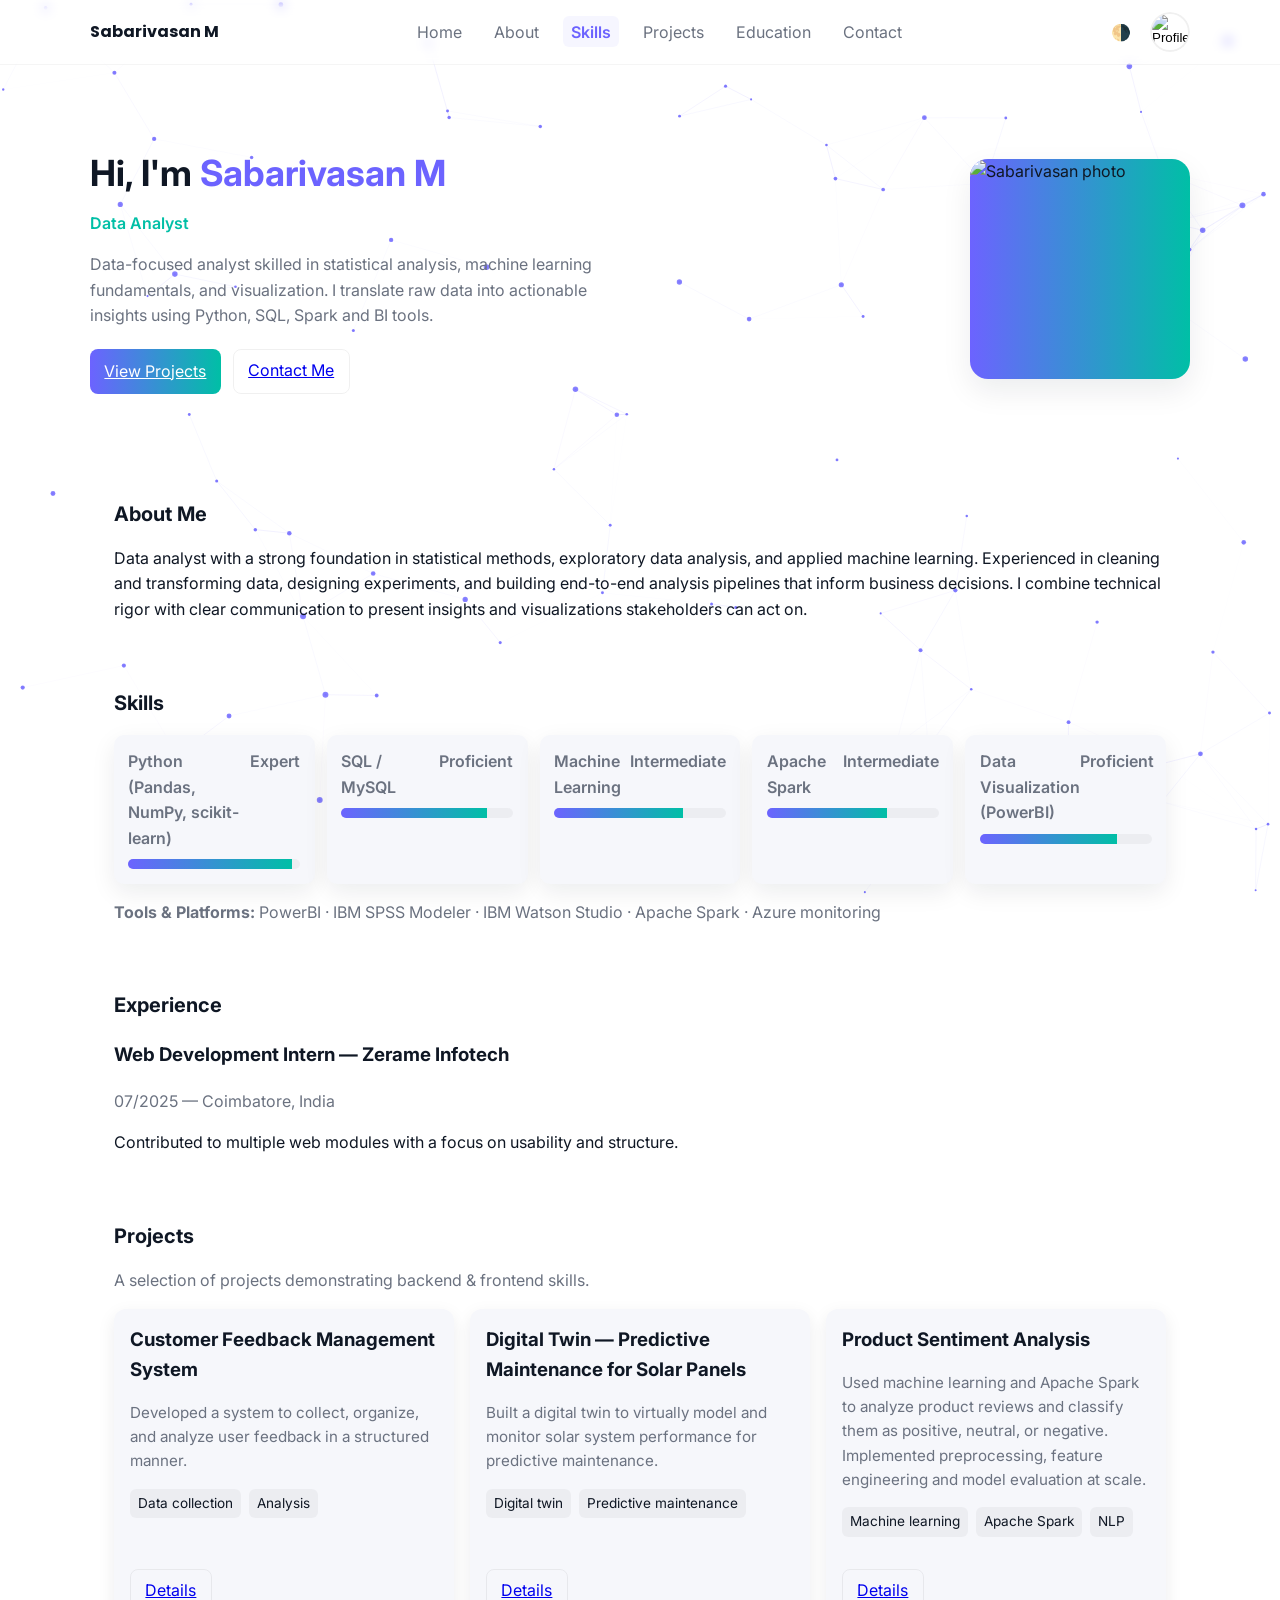
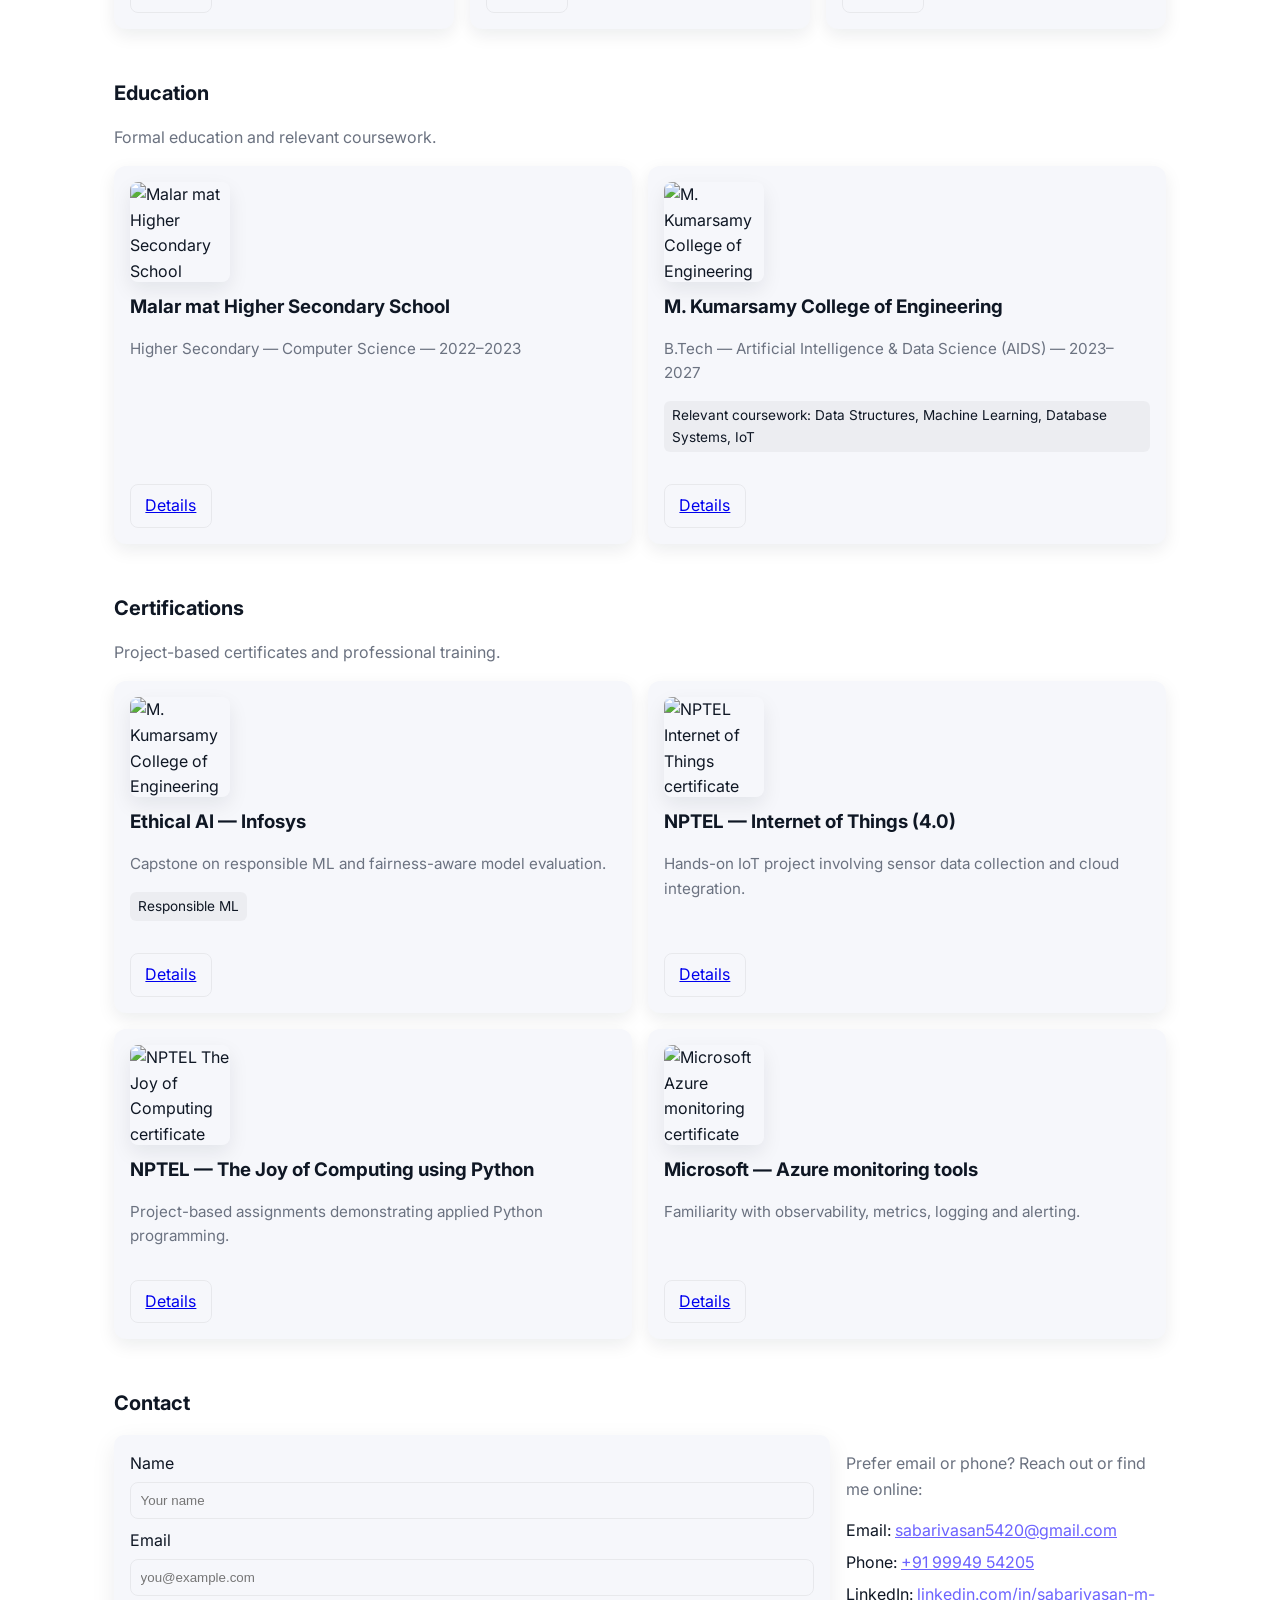
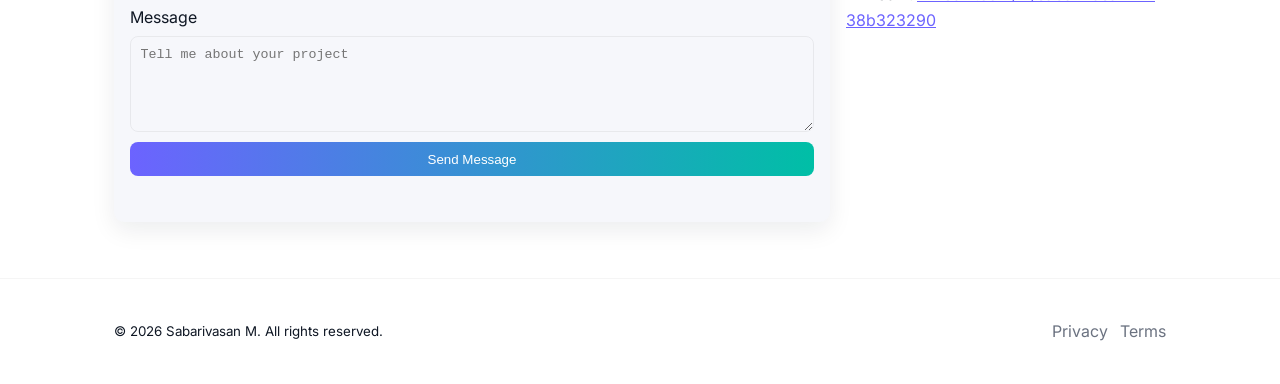
==== index.html @ d6eb3b4f "Add files via upload" ====
<!--
  Personal Portfolio - index.html
  - Clean, semantic, beginner-friendly structure
  - Sections: Home, About, Skills, Projects, Education, Contact, Footer
  - Links to `style.css` and `script.js`
  - Replace placeholder links and text with your real info
-->
<!doctype html>
<html lang="en">
<head>
  <meta charset="utf-8" />
  <meta name="viewport" content="width=device-width, initial-scale=1" />
  <title>Sabarivasan M — Data Analyst</title>
  <!-- Google Fonts (free to use) -->
  <link href="https://fonts.googleapis.com/css2?family=Inter:wght@300;400;600;700&family=Poppins:wght@600&display=swap" rel="stylesheet">
  <link rel="stylesheet" href="style.css">
</head>
<body>
  <!-- Site Header / Navigation -->
  <header class="site-header">
    <div class="container header-inner">
      <a href="#home" class="logo" aria-label="Home">Sabarivasan M</a>

      <nav class="nav" id="main-nav" aria-label="Main Navigation">
        <ul class="nav-list">
          <li><a href="#home">Home</a></li>
          <li><a href="#about">About</a></li>
          <li><a href="#skills">Skills</a></li>
          <li><a href="#projects">Projects</a></li>
          <li><a href="#education">Education</a></li>
          <li><a href="#contact">Contact</a></li>
        </ul>
      </nav>

      <!-- Theme toggle + Mobile menu button -->
      <div class="header-controls">
        <button id="theme-toggle" class="btn icon-btn" aria-label="Toggle theme">🌗</button>
        <button id="mobile-toggle" class="btn icon-btn mobile-toggle" aria-label="Toggle menu">☰</button>
        <button id="profile-btn" class="btn profile-btn" aria-label="Profile">
          <img src="IMG_3289.jpeg" alt="Profile" class="profile">
        </button>
      </div>
    </div>
  </header>

  <!-- Home / Hero -->
  <main>
    <section id="home" class="hero container reveal">
      <div class="hero-content">
        <h1>Hi, I'm <span class="name">Sabarivasan M</span></h1>
        <p class="role">Data Analyst</p>
        <p class="tagline">Data-focused analyst skilled in statistical analysis, machine learning fundamentals, and visualization. I translate raw data into actionable insights using Python, SQL, Spark and BI tools.</p>
        <div class="hero-cta">
          <a href="#projects" class="btn primary">View Projects</a>
          <a href="#contact" class="btn outline">Contact Me</a>
        </div>
      </div>
      <div class="hero-art">
        <!-- Photo placeholder: replace the <img> src with your photo -->
        <div class="hero-photo" aria-hidden="false">
          <img src="IMG_3289.jpeg" alt="Sabarivasan photo" class="hero-photo__img">
        </div>
      </div>
    </section>

    <!-- About -->
    <section id="about" class="about container reveal">
      <h2>About Me</h2>
      <p>
        Data analyst with a strong foundation in statistical methods, exploratory data analysis, and applied machine learning.
        Experienced in cleaning and transforming data, designing experiments, and building end-to-end analysis pipelines that inform business decisions.
        I combine technical rigor with clear communication to present insights and visualizations stakeholders can act on.
      </p>
    </section>

    <!-- Skills -->
    <section id="skills" class="skills container reveal">
      <h2>Skills</h2>
      <div class="skills-grid">
        <div class="skill-card">
          <div class="skill-header"><span>Python (Pandas, NumPy, scikit-learn)</span><span class="skill-percent">Expert</span></div>
          <div class="progress"><div class="progress-bar" data-percent="95" style="width:0%"></div></div>
        </div>
        <div class="skill-card">
          <div class="skill-header"><span>SQL / MySQL</span><span class="skill-percent">Proficient</span></div>
          <div class="progress"><div class="progress-bar" data-percent="85" style="width:0%"></div></div>
        </div>
        <div class="skill-card">
          <div class="skill-header"><span>Machine Learning</span><span class="skill-percent">Intermediate</span></div>
          <div class="progress"><div class="progress-bar" data-percent="75" style="width:0%"></div></div>
        </div>
        <div class="skill-card">
          <div class="skill-header"><span>Apache Spark</span><span class="skill-percent">Intermediate</span></div>
          <div class="progress"><div class="progress-bar" data-percent="70" style="width:0%"></div></div>
        </div>
        <div class="skill-card">
          <div class="skill-header"><span>Data Visualization (PowerBI)</span><span class="skill-percent">Proficient</span></div>
          <div class="progress"><div class="progress-bar" data-percent="80" style="width:0%"></div></div>
        </div>
      </div>
      <p class="muted"><strong>Tools & Platforms:</strong> PowerBI · IBM SPSS Modeler · IBM Watson Studio · Apache Spark · Azure monitoring</p>
    </section>

    <!-- Experience -->
    <section id="experience" class="experience container reveal">
      <h2>Experience</h2>
      <div class="experience-list">
        <div class="experience-item">
          <h3>Web Development Intern — Zerame Infotech</h3>
          <p class="muted">07/2025 — Coimbatore, India</p>
          <p>Contributed to multiple web modules with a focus on usability and structure.</p>
        </div>
      </div>
    </section>

    <!-- Projects -->
    <section id="projects" class="projects container reveal">
      <h2>Projects</h2>
      <p class="muted">A selection of projects demonstrating backend & frontend skills.</p>
      <div class="projects-grid">
        <article class="project-card">
          <div class="card-body">
            <h3>Customer Feedback Management System</h3>
            <p class="muted">Developed a system to collect, organize, and analyze user feedback in a structured manner.</p>
            <ul class="tech">
              <li>Data collection</li>
              <li>Analysis</li>
            </ul>
          </div>
          <div class="card-actions">
            <a href="#" class="btn outline">Details</a>
          </div>
        </article>

        <article class="project-card">
          <div class="card-body">
            <h3>Digital Twin — Predictive Maintenance for Solar Panels</h3>
            <p class="muted">Built a digital twin to virtually model and monitor solar system performance for predictive maintenance.</p>
            <ul class="tech">
              <li>Digital twin</li>
              <li>Predictive maintenance</li>
            </ul>
          </div>
          <div class="card-actions">
            <a href="#" class="btn outline">Details</a>
          </div>
        </article>

        <article class="project-card">
          <div class="card-body">
            <h3>Product Sentiment Analysis</h3>
            <p class="muted">Used machine learning and Apache Spark to analyze product reviews and classify them as positive, neutral, or negative. Implemented preprocessing, feature engineering and model evaluation at scale.</p>
            <ul class="tech">
              <li>Machine learning</li>
              <li>Apache Spark</li>
              <li>NLP</li>
            </ul>
          </div>
          <div class="card-actions">
            <a href="#" class="btn outline">Details</a>
          </div>
        </article>

        
      </div>
    </section>

    <!-- Education -->
    <section id="education" class="education container reveal">
      <h2>Education</h2>
      <p class="muted">Formal education and relevant coursework.</p>
      <div class="projects-grid education-grid">
        <article class="project-card">
          <div class="card-body">
            <img src="images%20(2).jpeg" alt="Malar mat Higher Secondary School" class="education-photo">
            <h3>Malar mat Higher Secondary School</h3>
            <p class="muted">Higher Secondary — Computer Science — 2022–2023</p>
          </div>
          <div class="card-actions">
            <a href="#" class="btn outline">Details</a>
          </div>
        </article>

        <article class="project-card">
          <div class="card-body">
            <img src="images%20(3).jpeg" alt="M. Kumarsamy College of Engineering" class="education-photo">
            <h3>M. Kumarsamy College of Engineering</h3>
            <p class="muted">B.Tech — Artificial Intelligence &amp; Data Science (AIDS) — 2023–2027</p>
            <ul class="tech">
              <li>Relevant coursework: Data Structures, Machine Learning, Database Systems, IoT</li>
            </ul>
          </div>
          <div class="card-actions">
            <a href="#" class="btn outline">Details</a>
          </div>
        </article>
      </div>
    </section>

    <!-- Certifications -->
    <section id="certifications" class="certifications container reveal">
      <h2>Certifications</h2>
      <p class="muted">Project-based certificates and professional training.</p>
      <div class="projects-grid certs-grid">
        <article class="project-card">
          <div class="card-body">
            <img src="1736262702358.jpeg" alt="M. Kumarsamy College of Engineering" class="certificate-photo">
            <h3>Ethical AI — Infosys</h3>
            <p class="muted">Capstone on responsible ML and fairness-aware model evaluation.</p>
            <ul class="tech">
              <li>Responsible ML</li>
            </ul>
          </div>
          <div class="card-actions">
            <a href="#" class="btn outline">Details</a>
          </div>
        </article>

        <article class="project-card">
          <div class="card-body">
            <img src="1748136558920.jpeg" alt="NPTEL Internet of Things certificate" class="certificate-photo">
            <h3>NPTEL — Internet of Things (4.0)</h3>
            <p class="muted">Hands-on IoT project involving sensor data collection and cloud integration.</p>
          </div>
          <div class="card-actions">
            <a href="#" class="btn outline">Details</a>
          </div>
        </article>

        <article class="project-card">
          <div class="card-body">
            <img src="1764150579889.jpeg" alt="NPTEL The Joy of Computing certificate" class="certificate-photo">
            <h3>NPTEL — The Joy of Computing using Python</h3>
            <p class="muted">Project-based assignments demonstrating applied Python programming.</p>
          </div>
          <div class="card-actions">
            <a href="#" class="btn outline">Details</a>
          </div>
        </article>

        <article class="project-card">
          <div class="card-body">
            <img src="1736241649821.jpeg" alt="Microsoft Azure monitoring certificate" class="certificate-photo">
            <h3>Microsoft — Azure monitoring tools</h3>
            <p class="muted">Familiarity with observability, metrics, logging and alerting.</p>
          </div>
          <div class="card-actions">
            <a href="#" class="btn outline">Details</a>
          </div>
        </article>
      </div>
    </section>

    <!-- Contact -->
    <section id="contact" class="contact container reveal">
      <h2>Contact</h2>
      <div class="contact-grid">
        <form id="contact-form" class="contact-form" aria-label="Contact form">
          <div class="form-group">
            <label for="name">Name</label>
            <input id="name" name="name" type="text" required placeholder="Your name">
          </div>
          <div class="form-group">
            <label for="email">Email</label>
            <input id="email" name="email" type="email" required placeholder="you@example.com">
          </div>
          <div class="form-group">
            <label for="message">Message</label>
            <textarea id="message" name="message" rows="5" required placeholder="Tell me about your project"></textarea>
          </div>
          <div class="form-group">
            <button type="submit" class="btn primary btn-submit">Send Message</button>
          </div>
          <div id="form-msg" role="status" aria-live="polite" class="muted"></div>
        </form>

        <div class="contact-info">
          <p class="muted">Prefer email or phone? Reach out or find me online:</p>
          <ul class="contact-list">
            <li>Email: <a href="mailto:sabarivasan5420@gmail.com">sabarivasan5420@gmail.com</a></li>
            <li>Phone: <a href="tel:+919994954205">+91 99949 54205</a></li>
            <li>LinkedIn: <a href="https://linkedin.com/in/sabarivasan-m-38b323290" target="_blank" rel="noopener">linkedin.com/in/sabarivasan-m-38b323290</a></li>
          </ul>
        </div>
      </div>
    </section>
  </main>

  <!-- Footer -->
  <footer class="site-footer">
    <div class="container footer-inner">
      <small>© <span id="year"></span> Sabarivasan M. All rights reserved.</small>
      <nav class="footer-nav">
        <a href="#privacy">Privacy</a>
        <a href="#terms">Terms</a>
      </nav>
    </div>
  </footer>

  <!-- Link to JS -->
  <script src="script.js" defer></script>
</body>
</html>
---- style.css ----
/*
  Personal Portfolio - style.css
  - Modern light + dark theme using CSS variables
  - Responsive layout and simple animations
  - Beginner-friendly, well commented
*/

:root{
  --bg: #ffffff;
  --card: #f6f7fb;
  --text: #0f1724;
  --muted: #6b7280;
  --accent: #6C63FF; /* primary accent */
  --accent-2: #00BFA6;
  --shadow: rgba(15, 23, 36, 0.08);
}

/* Dark theme overrides */
body.dark{
  --bg: #0b0f14;
  --card: #0f1724;
  --text: #e6eef6;
  --muted: #9aa6b2;
  --accent: #6C63FF;
  --accent-2: #00BFA6;
  --shadow: rgba(0,0,0,0.6);
}

/* Base styles */
*{box-sizing:border-box}
html{scroll-behavior:smooth}
body{
  margin:0;
  font-family:Inter, system-ui, -apple-system, 'Segoe UI', Roboto, 'Helvetica Neue', Arial;
  background:var(--bg);
  color:var(--text);
  line-height:1.6;
  -webkit-font-smoothing:antialiased;
  -moz-osx-font-smoothing:grayscale;
}

.container{max-width:1100px;margin:0 auto;padding:1.5rem}

/* Header */
.site-header{position:sticky;top:0;backdrop-filter:blur(6px);z-index:40;border-bottom:1px solid rgba(0,0,0,0.04);background:linear-gradient(to right,transparent,transparent)}
.header-inner{display:flex;align-items:center;justify-content:space-between;gap:1rem;padding:0.75rem 0}
.logo{font-weight:700;font-family:Poppins, Inter, sans-serif;color:var(--text);text-decoration:none}
.nav-list{list-style:none;padding:0;margin:0;display:flex;gap:1rem}
.nav-list a{color:var(--muted);text-decoration:none;padding:0.35rem 0.5rem;border-radius:6px}
.nav-list a:hover{color:var(--accent);background:rgba(108,99,255,0.06)}

.header-controls{display:flex;align-items:center;gap:0.5rem}
.btn{cursor:pointer;border:0;padding:0.5rem 0.7rem;border-radius:8px;background:transparent}
.icon-btn{font-size:1rem}
.mobile-toggle{display:none}

/* Profile avatar (top-right) */
.profile{width:40px;height:40px;object-fit:cover;border-radius:999px;display:block;border:2px solid rgba(0,0,0,0.06)}
.profile-btn{padding:0;border-radius:999px;overflow:hidden}
body.dark .profile{border-color:rgba(255,255,255,0.06)}

/* Hero */
.hero{display:grid;grid-template-columns:1fr 220px;align-items:center;gap:2rem;padding:5rem 0}
.hero h1{font-size:2.25rem;margin:0}
.hero .name{color:var(--accent)}
.role{font-weight:600;color:var(--accent-2);margin:0.5rem 0}
.tagline{color:var(--muted);max-width:55ch}
.hero-cta{margin-top:1.25rem;display:flex;gap:0.75rem}
.btn.primary{background:linear-gradient(90deg,var(--accent),var(--accent-2));color:#fff;padding:0.6rem 0.9rem}
.btn.outline{border:1px solid rgba(0,0,0,0.06);padding:0.5rem 0.9rem}

/* Hero photo placeholder */
.hero-photo{width:220px;height:220px;border-radius:18px;overflow:hidden;display:flex;align-items:center;justify-content:center;box-shadow:0 12px 30px var(--shadow);background:linear-gradient(90deg,var(--accent),var(--accent-2));}
.hero-photo__img{width:100%;height:100%;object-fit:cover;display:block;border-radius:14px;}

/* Sections */
section{padding:3rem 0}
h2{margin:0 0 1rem 0;font-size:1.25rem}
.muted{color:var(--muted)}

/* Skills */
.skills-grid{display:grid;grid-template-columns:repeat(auto-fit,minmax(120px,1fr));gap:0.75rem}
.skill{background:var(--card);padding:0.8rem;border-radius:10px;text-align:center;box-shadow:0 6px 18px var(--shadow);font-weight:600}

/* Projects */
.projects-grid{display:grid;grid-template-columns:repeat(auto-fit,minmax(240px,1fr));gap:1rem}

/* Certificates: layout two-by-two on larger screens, stack on small screens */
.certs-grid{display:grid;grid-template-columns:repeat(2,1fr);gap:1rem}
@media (max-width:700px){
  .certs-grid{grid-template-columns:1fr}
}
.project-card{background:var(--card);padding:1rem;border-radius:12px;display:flex;flex-direction:column;justify-content:space-between;transition:transform .25s ease, box-shadow .25s ease;box-shadow:0 6px 18px var(--shadow)}
.project-card:hover{transform:translateY(-6px) scale(1.01);box-shadow:0 18px 40px rgba(0,0,0,0.14)}
.card-body h3{margin:0 0 0.25rem 0}
.card-body .muted{font-size:0.95rem}
.tech{display:flex;gap:0.5rem;list-style:none;padding:0;margin-top:0.75rem}
.tech li{background:rgba(0,0,0,0.04);padding:0.25rem 0.5rem;border-radius:6px;font-size:0.85rem}
.card-actions{display:flex;gap:0.5rem;margin-top:1rem}

/* Education & Contact */
.education-list{display:flex;flex-direction:column;gap:0.5rem}
.contact-list{list-style:none;padding:0;margin:0;display:flex;flex-direction:column;gap:0.4rem}
.contact-list a{color:var(--accent)}

/* Education photo (school) */
.education-photo{width:100px;height:100px;object-fit:cover;border-radius:8px;display:block;margin-bottom:0.6rem;box-shadow:0 8px 20px var(--shadow)}

/* Certificate photo: match education sizing */
.certificate-photo{width:100px;height:100px;object-fit:cover;border-radius:8px;display:block;margin-bottom:0.6rem;box-shadow:0 8px 20px var(--shadow)}

/* Footer */
.site-footer{border-top:1px solid rgba(0,0,0,0.04);padding:1rem 0;margin-top:2rem}
.footer-inner{display:flex;justify-content:space-between;align-items:center;gap:1rem}
.footer-nav{display:flex;gap:0.75rem}
.footer-nav a{text-decoration:none;color:var(--muted)}

/* Reveal animation for elements on scroll */
.reveal{opacity:0;transform:translateY(12px);transition:opacity .6s ease, transform .6s ease}
.reveal.active{opacity:1;transform:none}

/* Responsive */
@media (max-width:900px){
  .hero{grid-template-columns:1fr;gap:1.5rem;padding:3rem 0}
  .hero-art{display:none}
  .nav-list{display:none;position:absolute;right:1rem;top:64px;background:var(--card);padding:1rem;border-radius:8px;flex-direction:column;box-shadow:0 12px 40px var(--shadow)}
  .nav-list.open{display:flex}
  .mobile-toggle{display:inline-flex}
}

@media (max-width:480px){
  .hero h1{font-size:1.5rem}
  .hero .tagline{max-width:100%}
}

/* Nav active state */
.nav-list a.active{ color:var(--accent); font-weight:600; background:rgba(108,99,255,0.06) }

/* Skill cards and progress bars */
.skill-card{background:var(--card);padding:0.9rem;border-radius:10px;box-shadow:0 8px 24px var(--shadow);transition:transform .3s ease}
.skill-card:hover{transform:translateY(-6px)}
.skill-header{display:flex;justify-content:space-between;font-weight:600;color:var(--muted);margin-bottom:0.5rem}
.progress{background:rgba(0,0,0,0.04);height:10px;border-radius:999px;overflow:hidden}
.progress-bar{height:100%;background:linear-gradient(90deg,var(--accent),var(--accent-2));width:0;transition:width 1s cubic-bezier(.2,.9,.2,1)}

/* Project media */
.project-media img{width:100%;height:160px;object-fit:cover;border-radius:8px;margin-bottom:0.75rem}

/* Contact form */
.contact-grid{display:grid;grid-template-columns:1fr 320px;gap:1rem;align-items:start}
@media (max-width:900px){.contact-grid{grid-template-columns:1fr}}
.contact-form{background:var(--card);padding:1rem;border-radius:10px;box-shadow:0 8px 24px var(--shadow)}
.form-group{display:flex;flex-direction:column;gap:0.35rem;margin-bottom:0.6rem}
input,textarea{padding:0.6rem;border-radius:8px;border:1px solid rgba(0,0,0,0.06);background:transparent;color:var(--text);outline:none}
input:focus,textarea:focus{box-shadow:0 6px 20px rgba(108,99,255,0.08);border-color:rgba(108,99,255,0.08)}
.btn-submit{display:block}
#form-msg{min-height:1.25rem;margin-top:0.5rem;color:var(--accent)}

/* Slight easing for interactive elements */
.btn, .project-card, .skill-card{transition:all .25s ease}

/* Small utility */
.text-center{text-align:center}

/* Interactive background: subtle animated gradient and mouse hotspot */
:root{--mouse-x:50%;--mouse-y:50%}
body.interactive-bg::before{
  content:"";
  position:fixed;
  inset:0;
  z-index:-1;
  pointer-events:none;
  background:
    radial-gradient(600px circle at var(--mouse-x) var(--mouse-y), rgba(108,99,255,0.10), transparent 15%),
    linear-gradient(120deg, rgba(108,99,255,0.04), rgba(0,191,166,0.03));
  mix-blend-mode:screen;
  transition:background-position .15s ease;
  animation:bgShift 14s linear infinite;
}
@keyframes bgShift{
  0%{filter:hue-rotate(0deg) saturate(1)}
  50%{filter:hue-rotate(30deg) saturate(1.05)}
  100%{filter:hue-rotate(0deg) saturate(1)}
}

/* Advanced canvas background */
.bg-canvas{position:fixed;inset:0;z-index:-2;pointer-events:none;display:block}
/* When advanced background active, hide the simpler interactive pseudo-layer */
body.advanced-bg .interactive-bg::before{opacity:0}

/* End of styles */
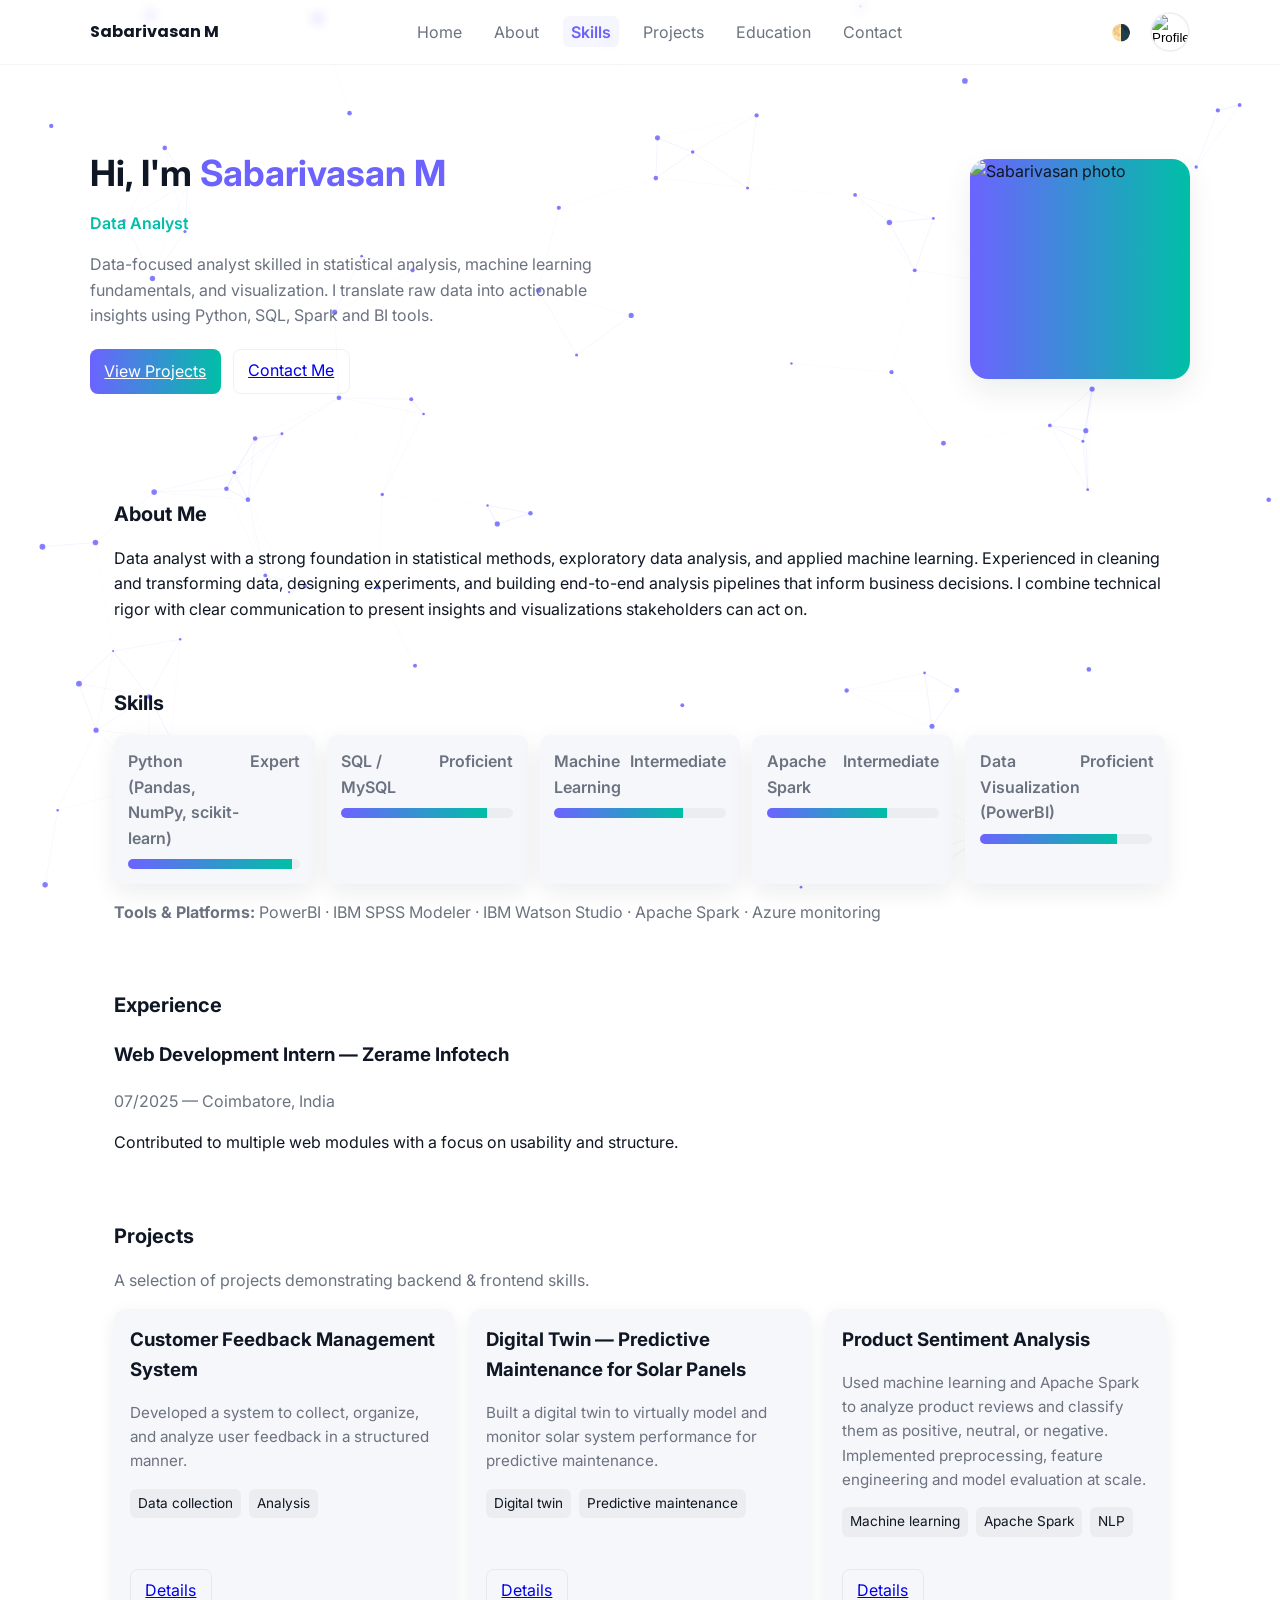
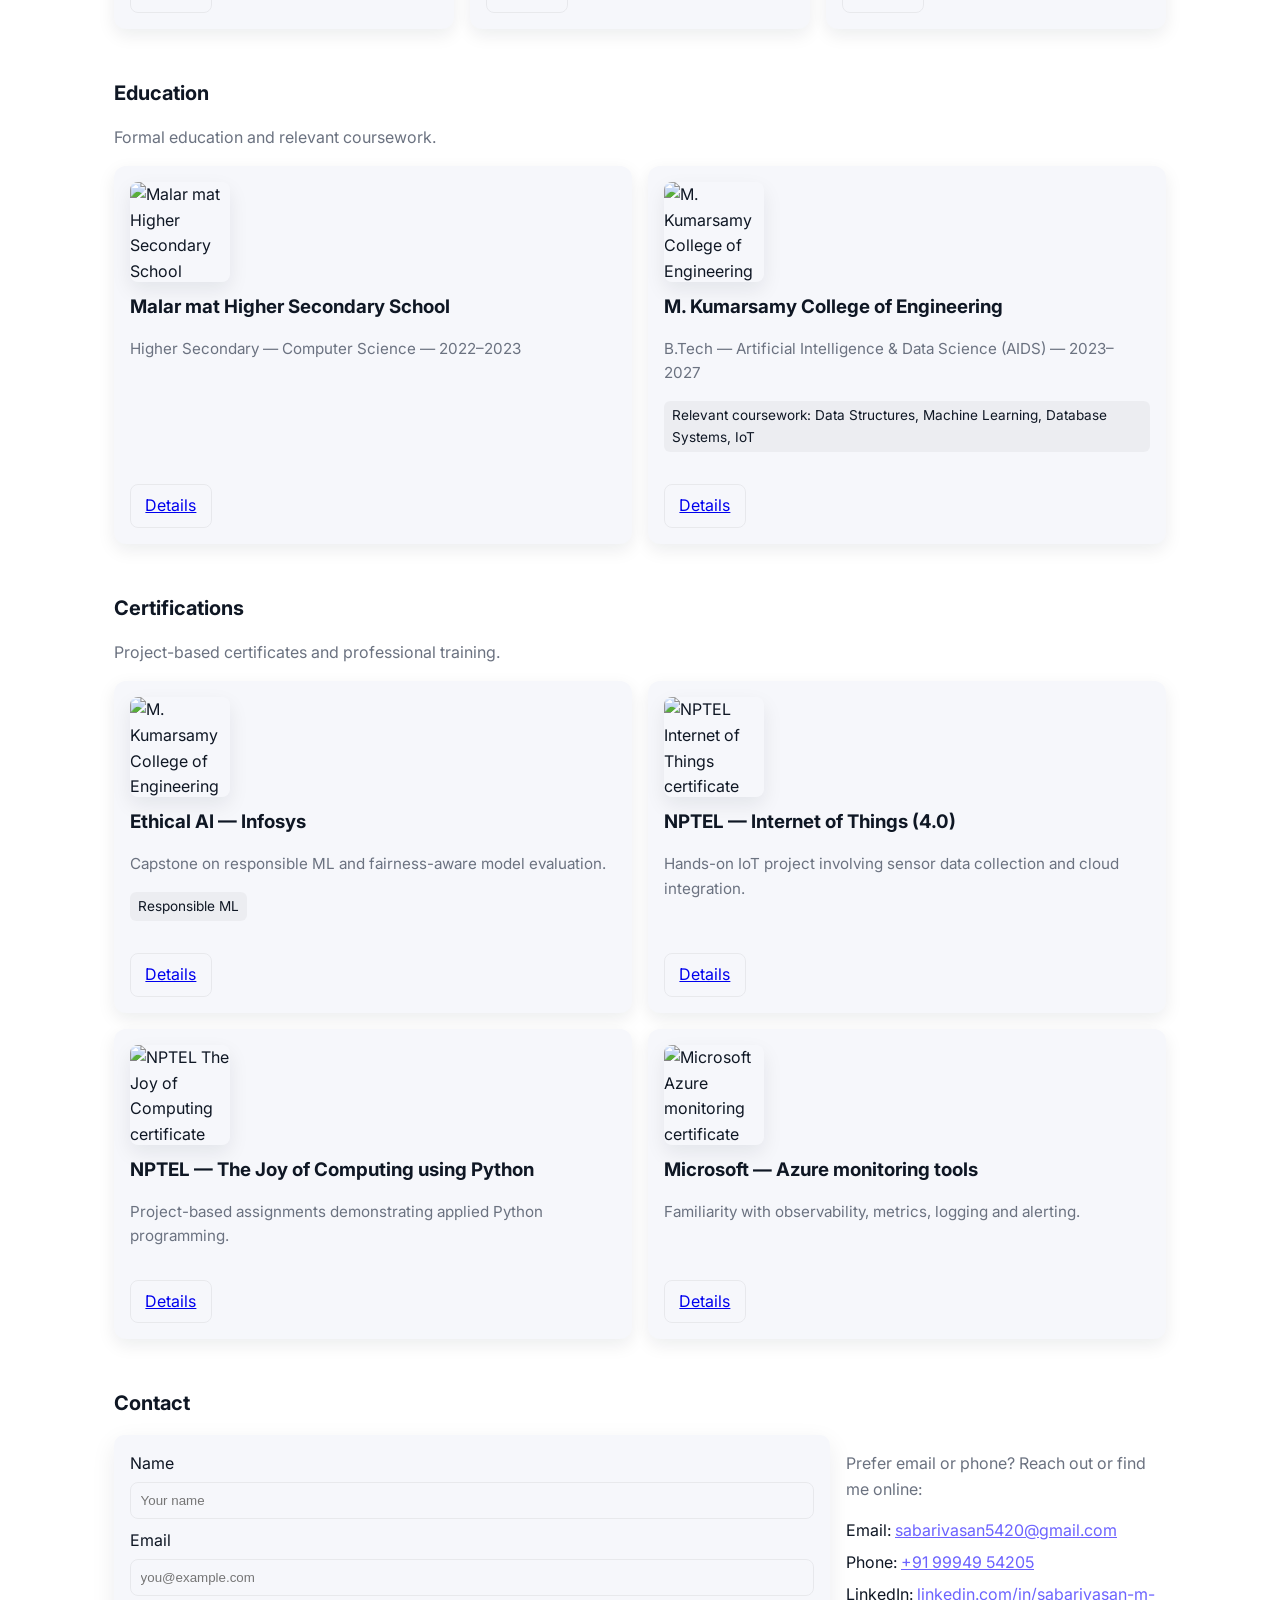
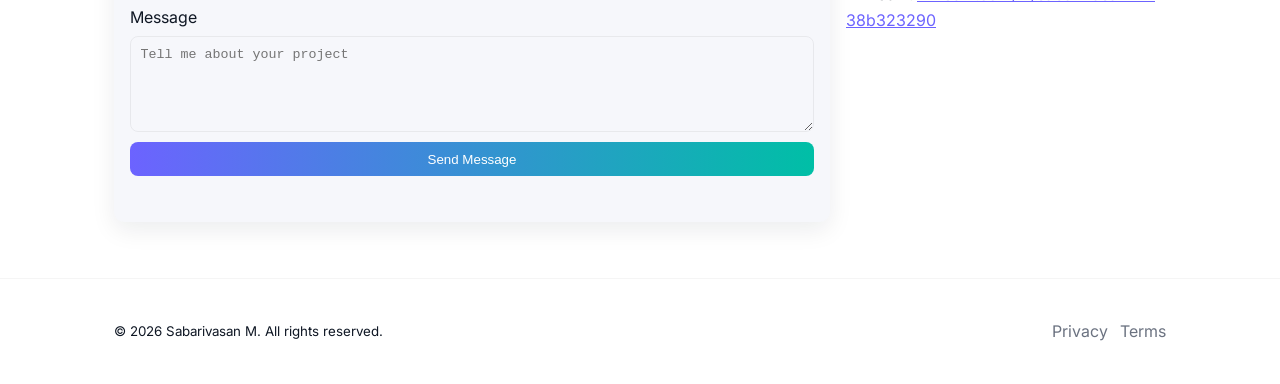
==== commit eca420ed: "Update image source in index.html" ====
--- a/index.html
+++ b/index.html
@@ -58,7 +58,7 @@
       <div class="hero-art">
         <!-- Photo placeholder: replace the <img> src with your photo -->
         <div class="hero-photo" aria-hidden="false">
-          <img src="IMG_3289.jpeg" alt="Sabarivasan photo" class="hero-photo__img">
+          <img src="avatar.jpeg" alt="Sabarivasan photo" class="hero-photo__img">
         </div>
       </div>
     </section>
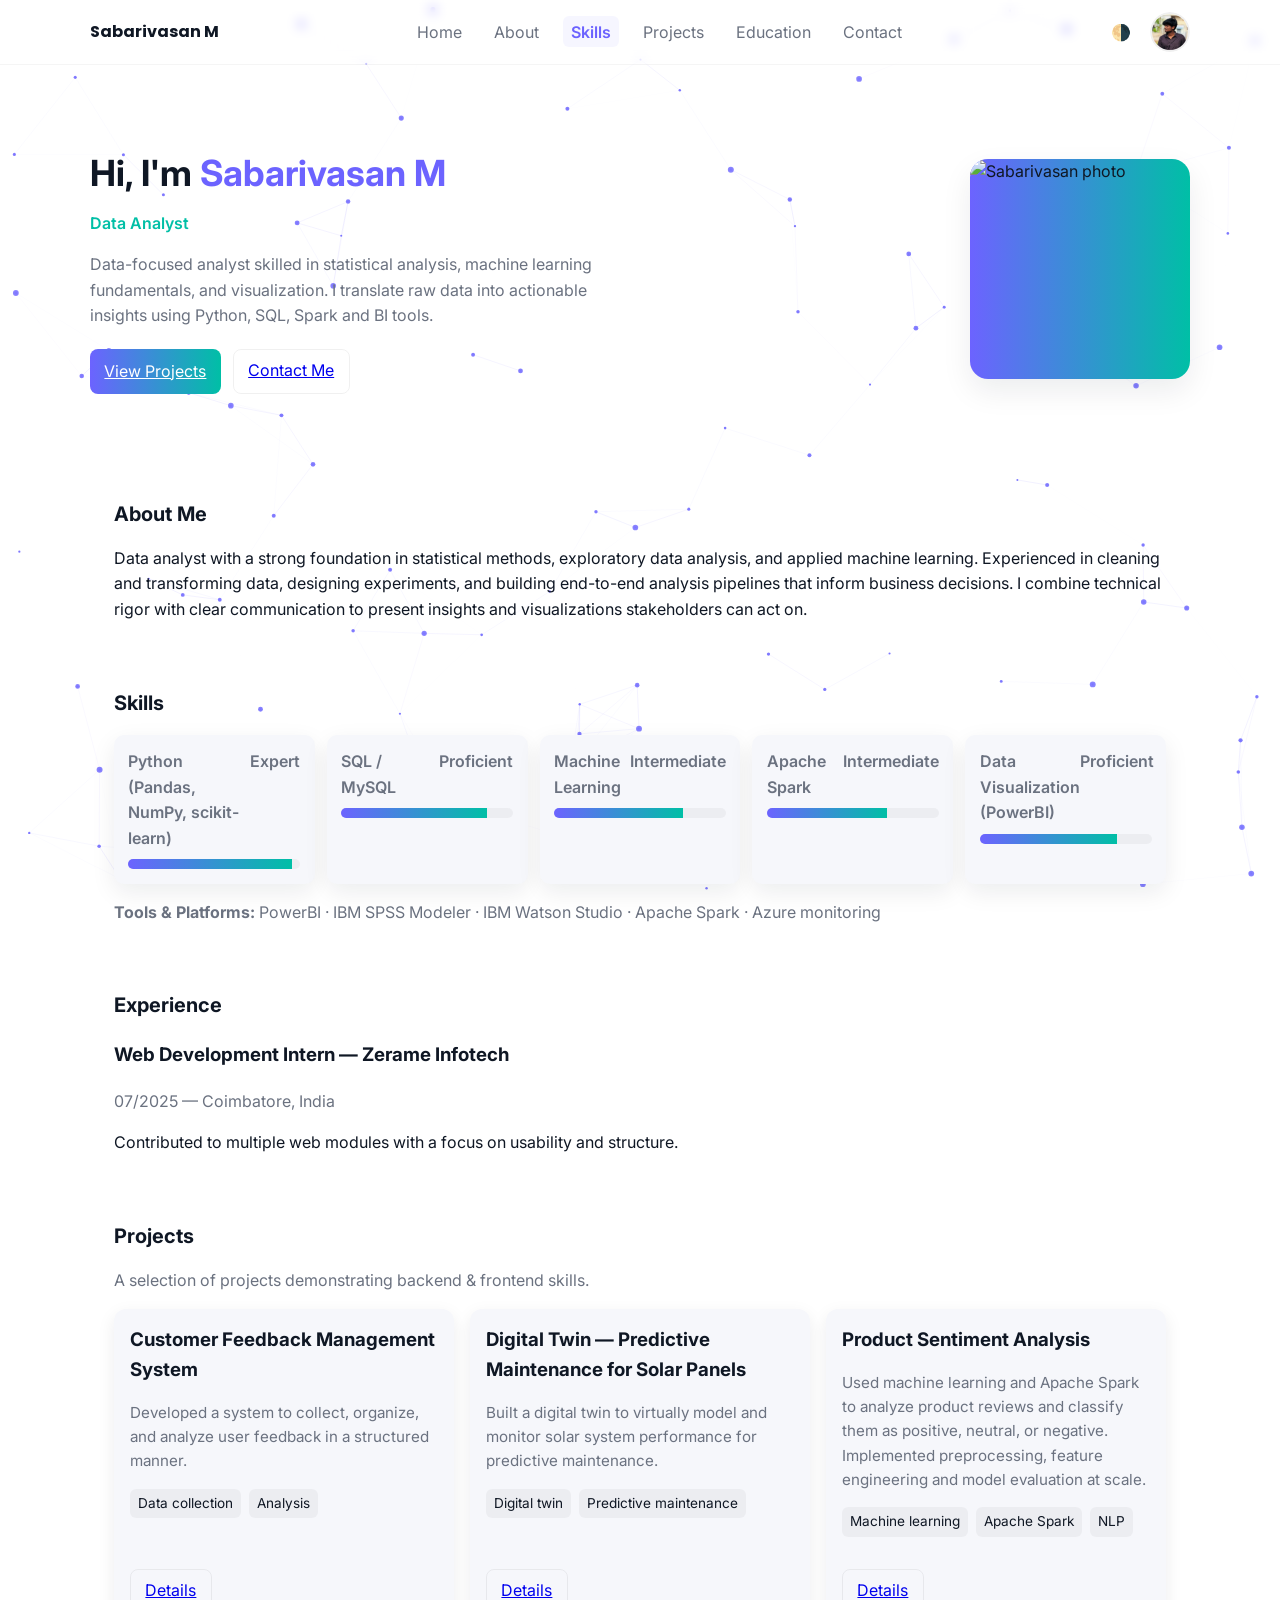
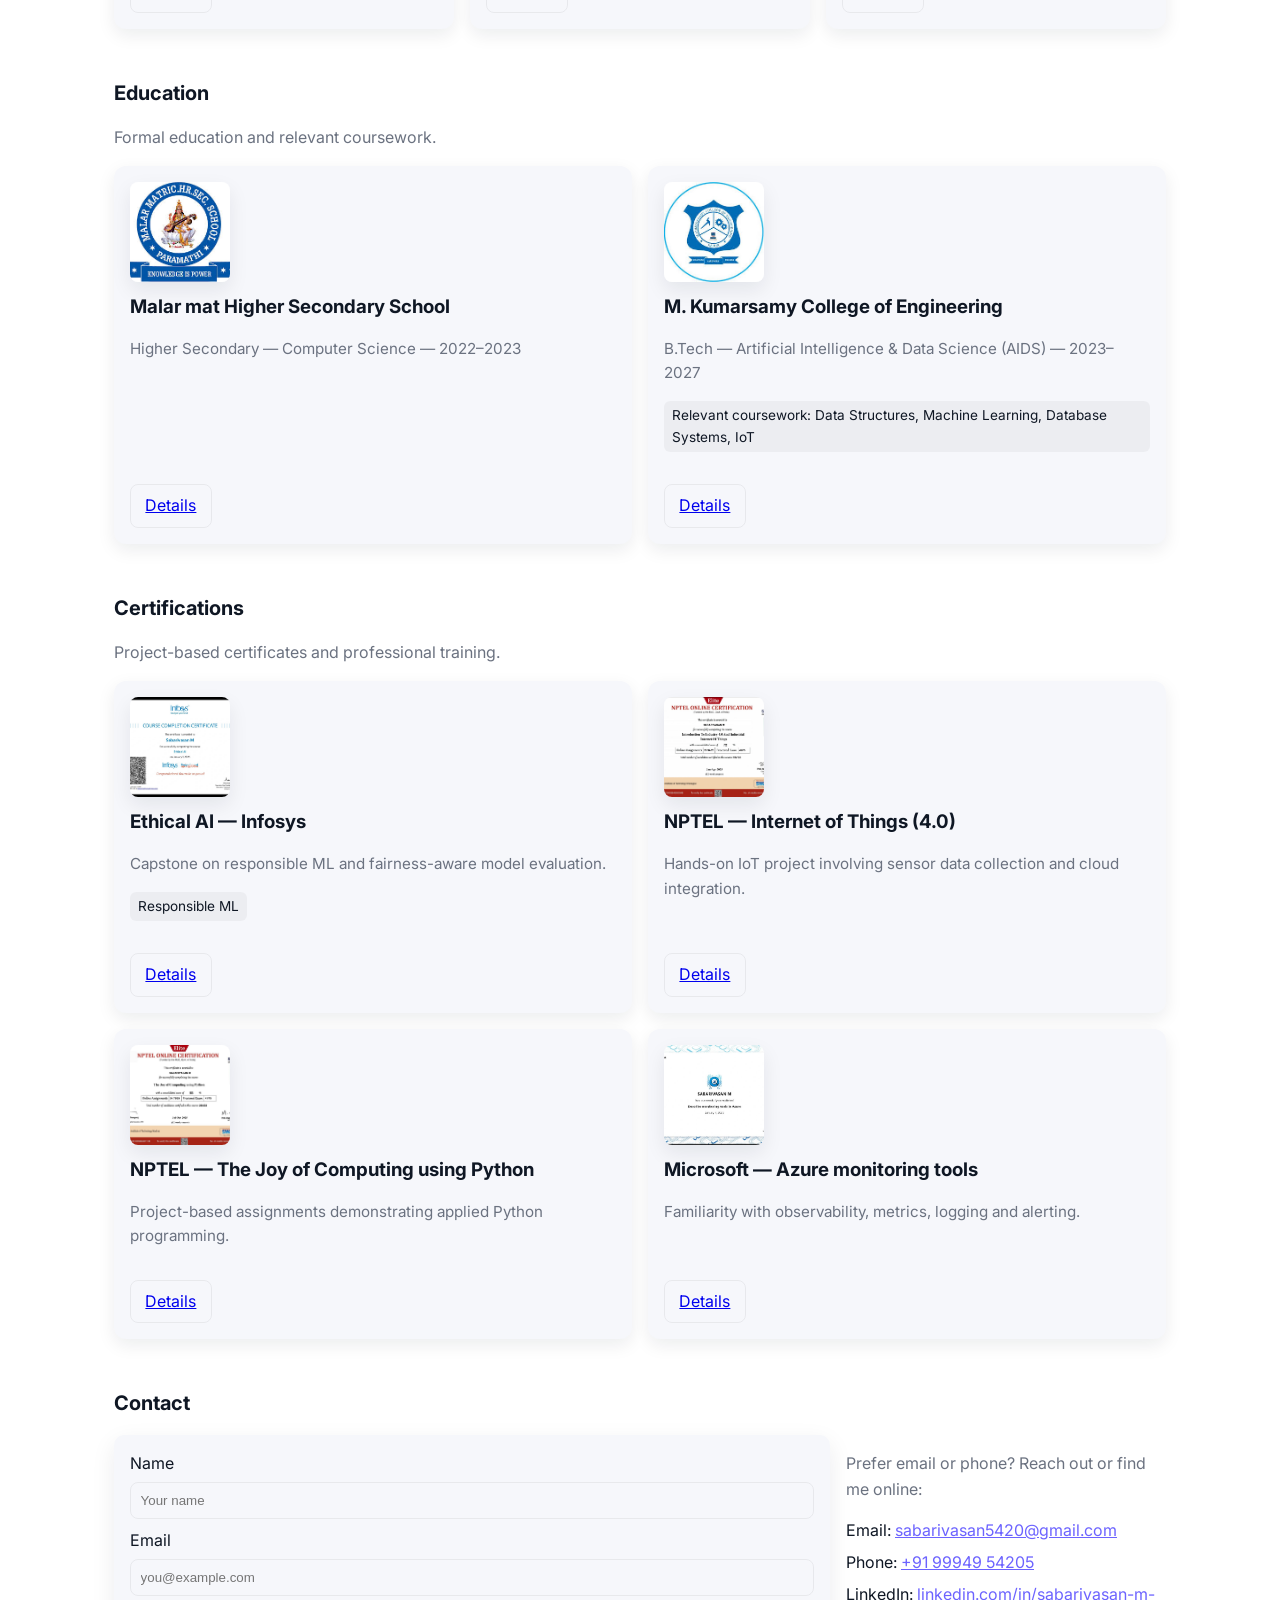
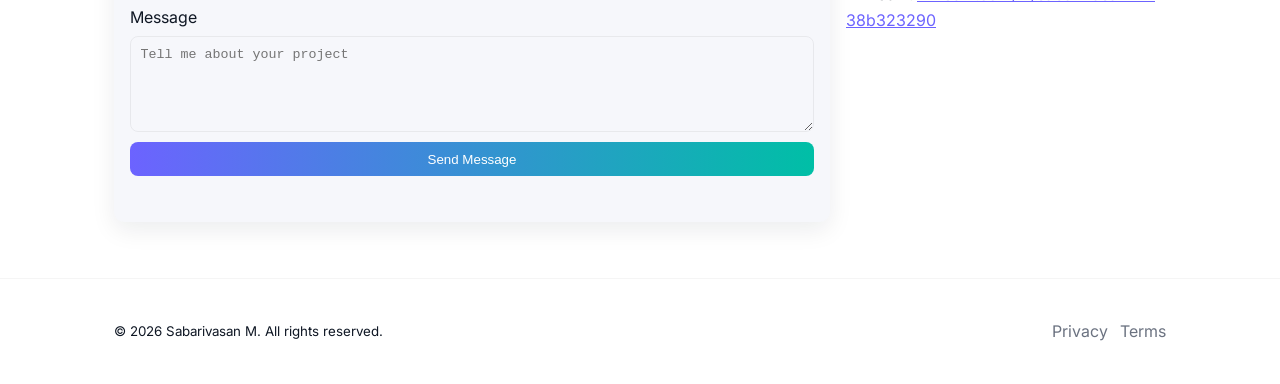
==== commit ce6c755a: "Update photo source in index.html" ====
--- a/index.html
+++ b/index.html
@@ -58,7 +58,7 @@
       <div class="hero-art">
         <!-- Photo placeholder: replace the <img> src with your photo -->
         <div class="hero-photo" aria-hidden="false">
-          <img src="avatar.jpeg" alt="Sabarivasan photo" class="hero-photo__img">
+          <img src="IMG_3289.jpeg.jpeg" alt="Sabarivasan photo" class="hero-photo__img">
         </div>
       </div>
     </section>
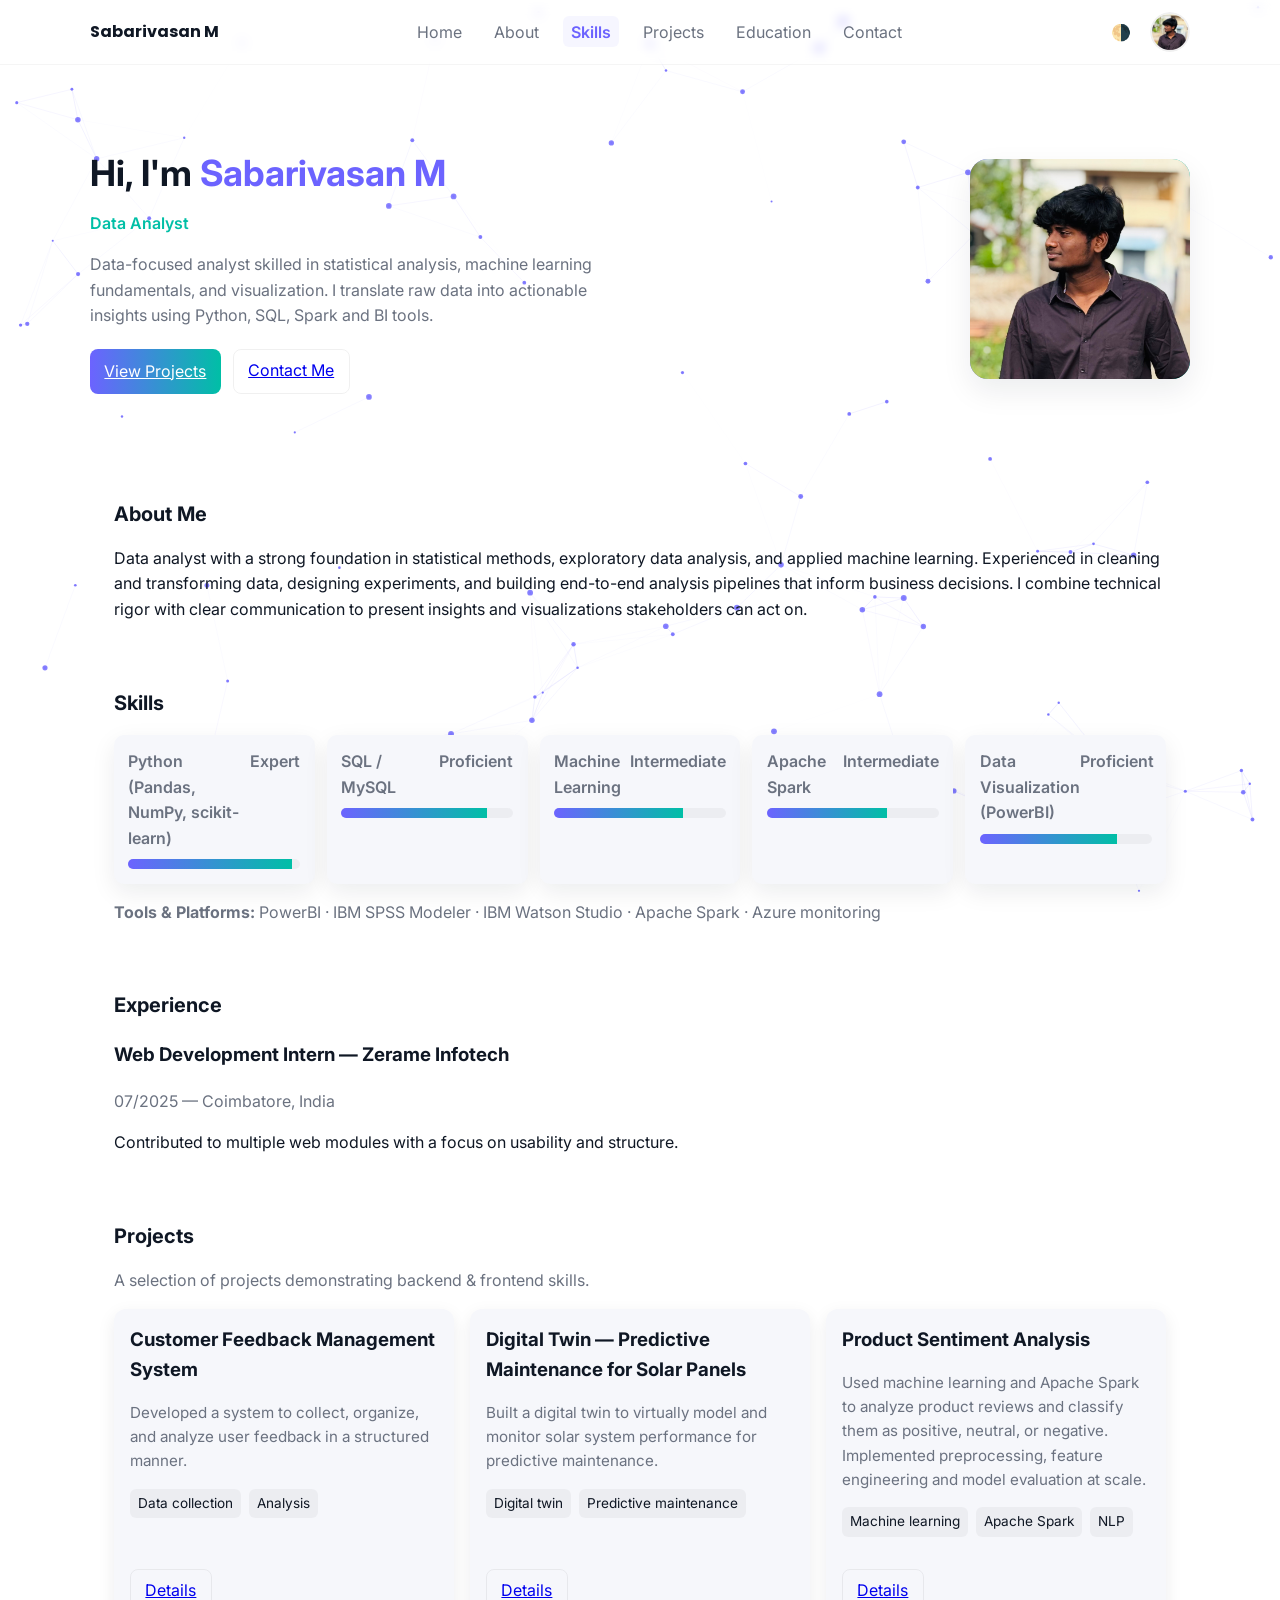
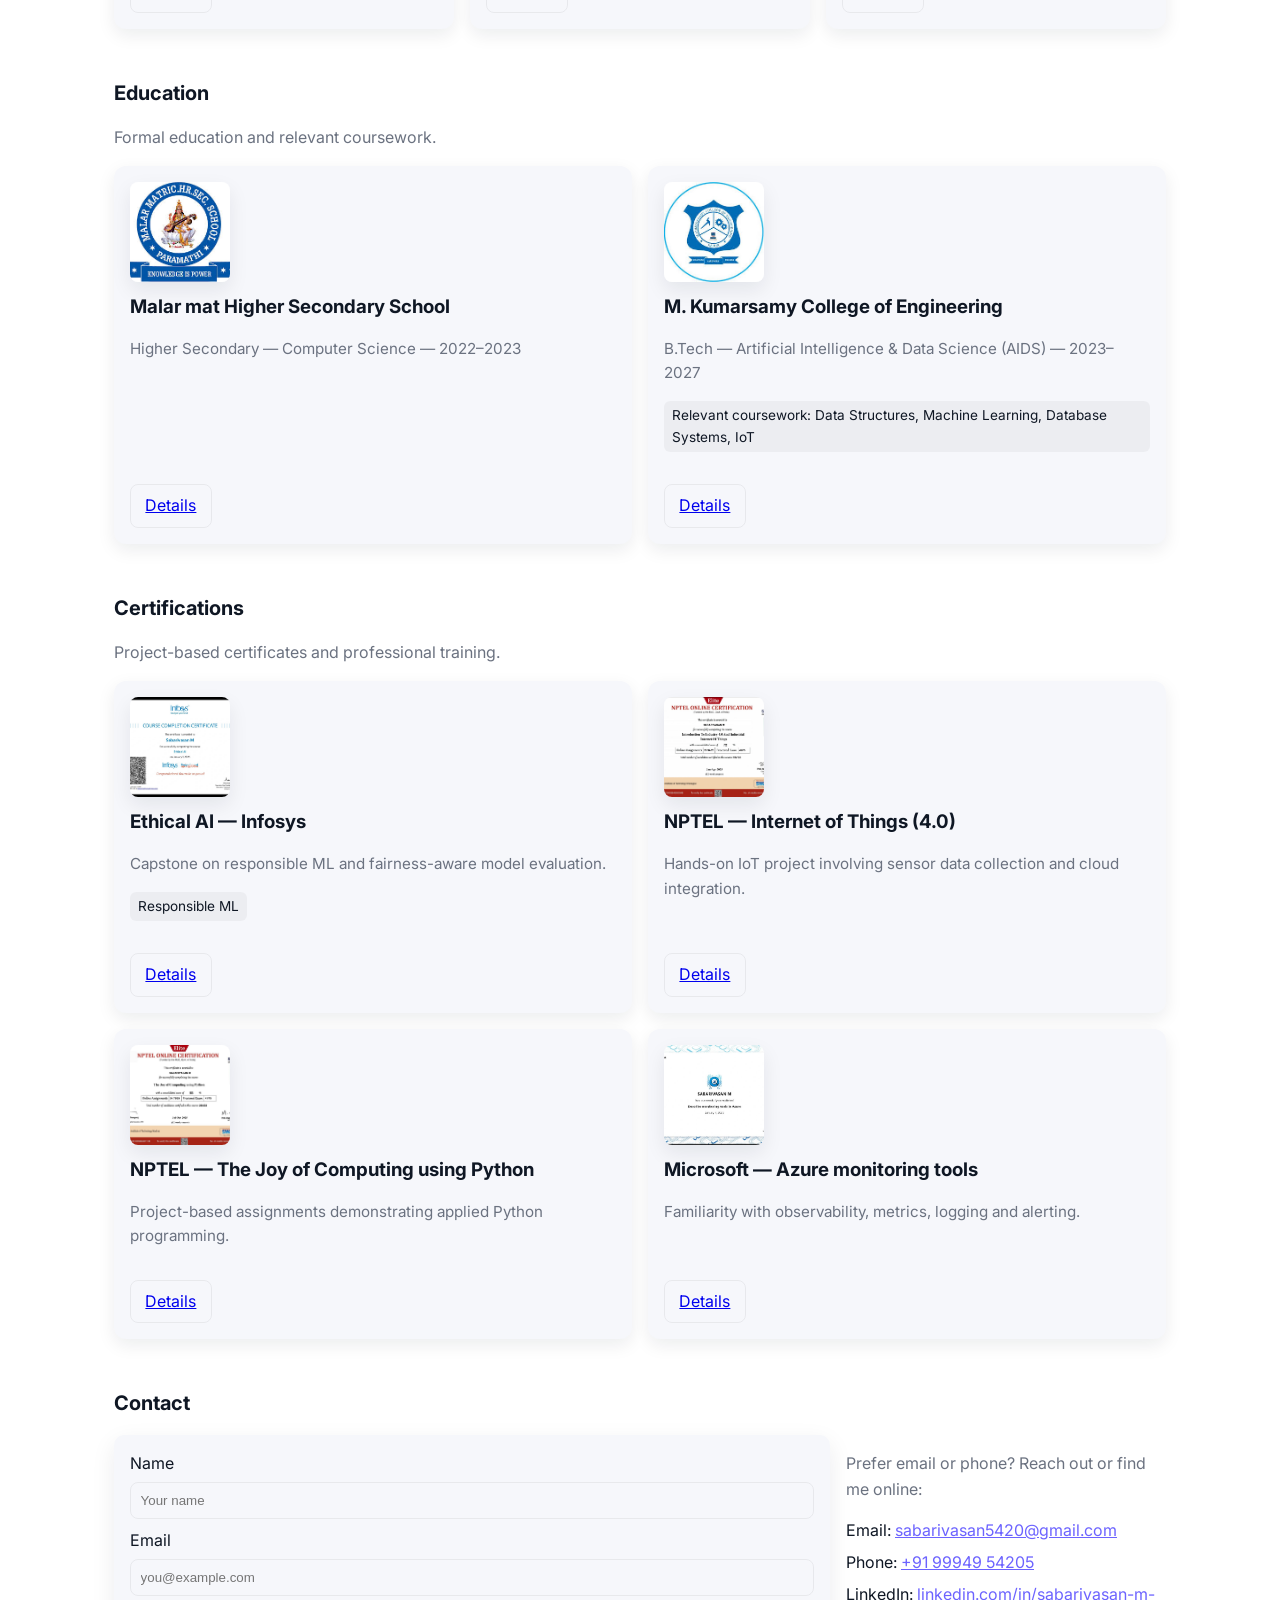
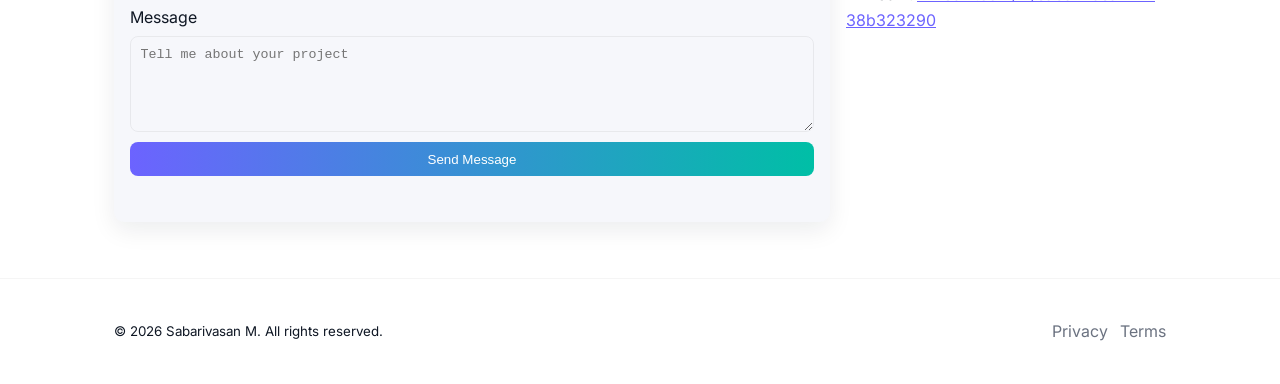
==== commit b1048242: "Fix image source filename in index.html" ====
--- a/index.html
+++ b/index.html
@@ -58,7 +58,7 @@
       <div class="hero-art">
         <!-- Photo placeholder: replace the <img> src with your photo -->
         <div class="hero-photo" aria-hidden="false">
-          <img src="IMG_3289.jpeg.jpeg" alt="Sabarivasan photo" class="hero-photo__img">
+          <img src="IMG_3289.jpeg" alt="Sabarivasan photo" class="hero-photo__img">
         </div>
       </div>
     </section>
